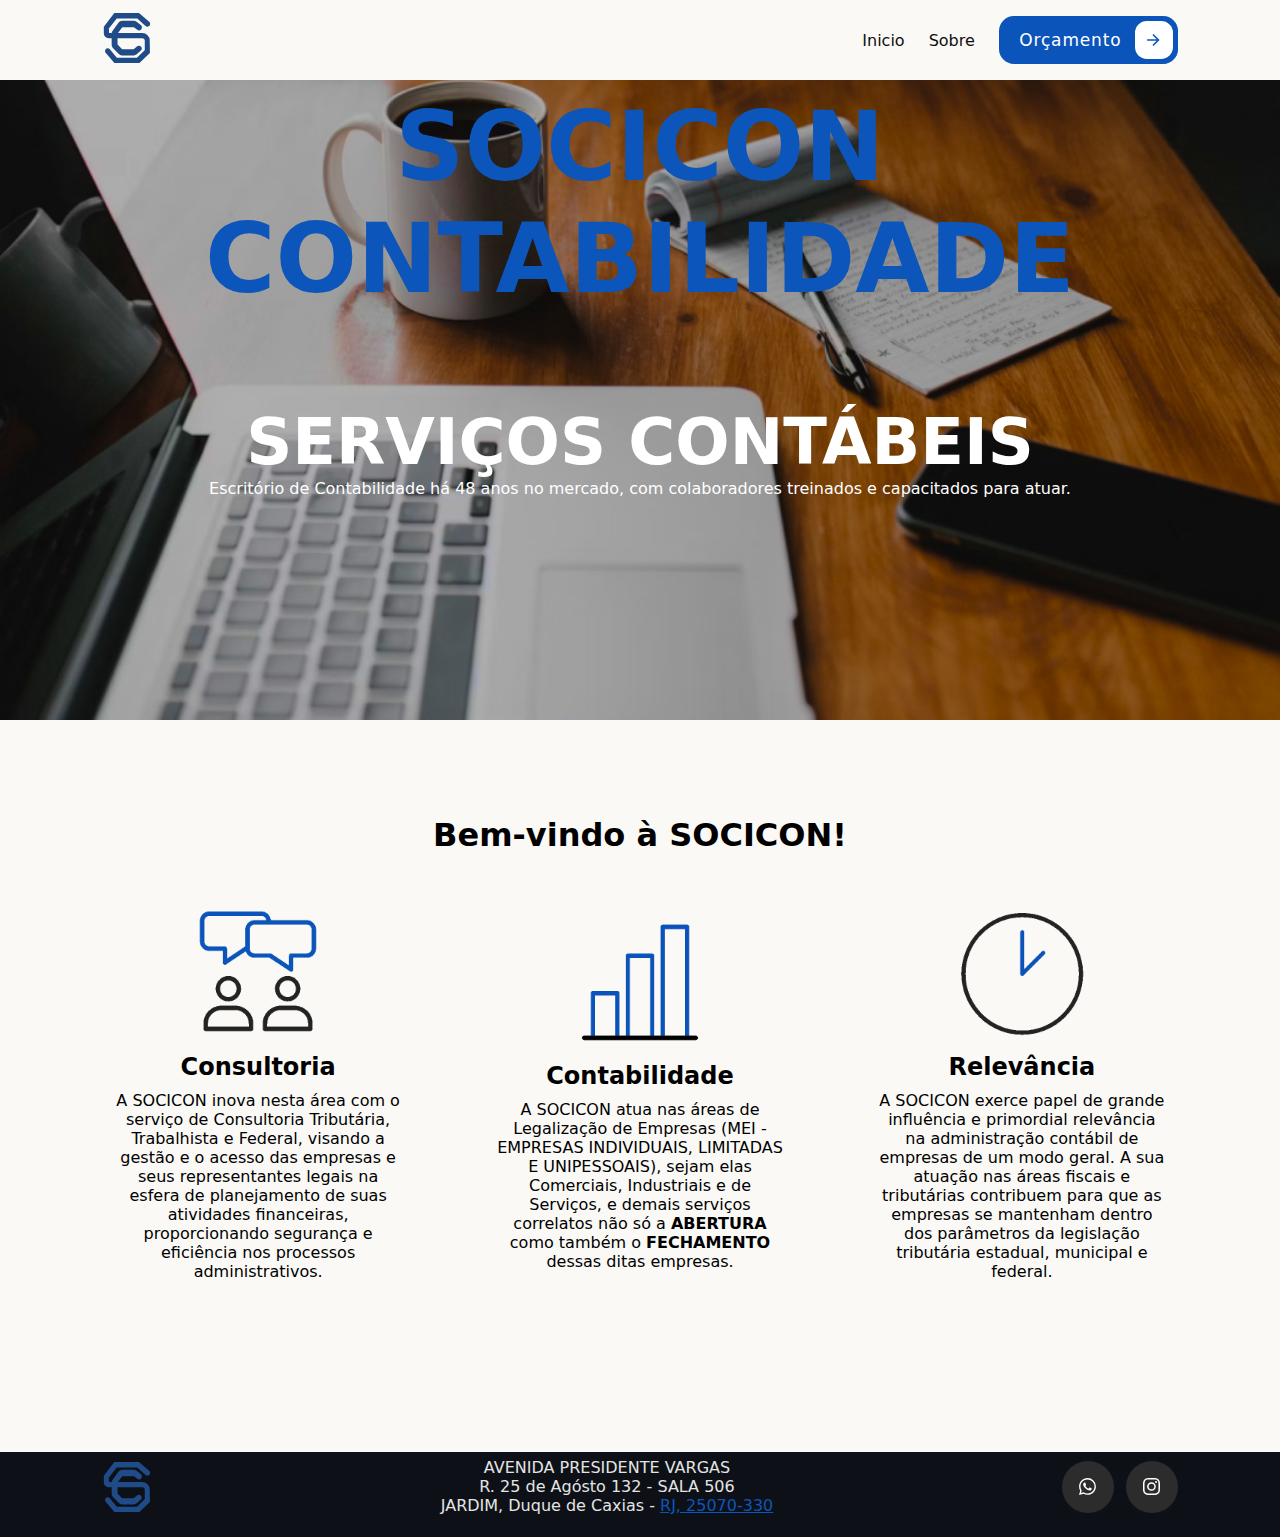
==== index.html @ b882a37c "changes" ====
<!DOCTYPE html>
<html lang="pt-br">

<head>
  <meta charset="UTF-8">
  <meta name="viewport" content="width=device-width, initial-scale=1.0">
  <title>Socicon</title>
  <link rel="stylesheet" href="./style.css">
  <script src="script.js"></script>
  <link rel="stylesheet"
    href="https://fonts.googleapis.com/css2?family=Material+Symbols+Outlined:opsz,wght,FILL,GRAD@20..48,100..700,0..1,-50..200" />
  <link rel="shortcut icon" type="logo.ico" href="assets/Logo.svg">
</head>

<body>
  <header>
    <nav class="nav-bar">
      <div class="left-content">
        <a href=""><img class='logo' src="assets/Logo.svg" alt="logo"></a>
      </div>
      <div class="right-content">
        <a id="right-href" href="">Inicio</a>
        <a id="right-href" href="">Sobre</a>
        <a href="contact/index.html">
          <button class="cssbuttons-io-button">
            Orçamento

            <div class="icon">
              <svg height="24" width="24" viewBox="0 0 24 24" xmlns="http://www.w3.org/2000/svg">
                <path d="M0 0h24v24H0z" fill="none"></path>
                <path d="M16.172 11l-5.364-5.364 1.414-1.414L20 12l-7.778 7.778-1.414-1.414L16.172 13H4v-2z"
                  fill="currentColor"></path>
              </svg>
            </div>
          </button>
        </a>
      </div>
    </nav>
  </header>
  <main>
    <section class="wrapper">
      <div class="bgImgCenter">
        <div class="text-box1">
          <h1>SOCICON CONTABILIDADE</h1></div>
          <div class="text-box2">
            <h1>SERVIÇOS CONTÁBEIS</h1>
          </div>
          <div class="paragraph">
            <p>Escritório de Contabilidade há 48 anos no mercado, com colaboradores treinados e capacitados para atuar.
            </p>
          </div>
        </div>
      </div>
    </section>
    <section class="wrapper2">
      <h2 class="tittleWrapper2">Bem-vindo à SOCICON!</h2>
      <div class="contentWrapper2">
        <div class="content-box1" id="a">
          <div class="illustration-box">
            <img class="illustration" src="assets/consultation.gif" alt="illustration-box">
          </div>
          <div class="text-box">
            <h3>Consultoria</h3>
            <p>A SOCICON inova nesta área com o serviço de Consultoria Tributária, Trabalhista e Federal, visando a
              gestão e o acesso das empresas e seus representantes legais na esfera de planejamento de suas atividades
              financeiras, proporcionando segurança e eficiência nos processos administrativos.</p>
          </div>
        </div>
        <div class="content-box1" id="b">
          <div class="illustration-box">
            <img class="illustration" src="assets/graph.gif" alt="illustration-box">
          </div>
          <div class="text-box">
            <h3>Contabilidade</h3>
            <p>A SOCICON atua nas áreas de Legalização de Empresas (MEI - EMPRESAS INDIVIDUAIS, LIMITADAS E
              UNIPESSOAIS), sejam elas Comerciais, Industriais e de Serviços, e demais serviços correlatos não só a
              <strong>ABERTURA</strong> como também o <strong>FECHAMENTO</strong> dessas ditas empresas.</p>
          </div>
        </div>
        <div class="content-box1" id="c">
          <div class="illustration-box">
            <img class="illustration" src="assets/clock.gif" alt="illustration-box">
          </div>
          <div class="text-box">
            <h3>Relevância</h3>
            <p>A SOCICON exerce papel de grande influência e primordial relevância na administração contábil de empresas
              de um modo geral. A sua atuação nas áreas fiscais e tributárias contribuem para que as empresas se
              mantenham dentro dos parâmetros da legislação tributária estadual, municipal e federal.</p>
          </div>
        </div>
      </div>
    </section>
  </main>
  <footer class="footer" id="footer">
    <div class="leftFooter">
      <img class="logo" src="assets/Logo.svg" alt="logo">
    </div>
    <div class="centerFooter" id="centerFooter">
      <span class="location">AVENIDA PRESIDENTE VARGAS<br> R. 25 de Agósto 132 - SALA 402 <br> CENTRO, Duque de Caxias - 
        <a class="linkref" href="https://maps.app.goo.gl/LFoD1FQgEf7jgqzR9" target="_blank">RJ, 25070-330</a></span>
    </div>
    <div class="rightFooter">
      <div class="social">
        <a class="socialContainer containerFour" href="#">
          <svg viewBox="0 0 16 16" class="socialSvg whatsappSvg">
            <path
              d="M13.601 2.326A7.854 7.854 0 0 0 7.994 0C3.627 0 .068 3.558.064 7.926c0 1.399.366 2.76 1.057 3.965L0 16l4.204-1.102a7.933 7.933 0 0 0 3.79.965h.004c4.368 0 7.926-3.558 7.93-7.93A7.898 7.898 0 0 0 13.6 2.326zM7.994 14.521a6.573 6.573 0 0 1-3.356-.92l-.24-.144-2.494.654.666-2.433-.156-.251a6.56 6.56 0 0 1-1.007-3.505c0-3.626 2.957-6.584 6.591-6.584a6.56 6.56 0 0 1 4.66 1.931 6.557 6.557 0 0 1 1.928 4.66c-.004 3.639-2.961 6.592-6.592 6.592zm3.615-4.934c-.197-.099-1.17-.578-1.353-.646-.182-.065-.315-.099-.445.099-.133.197-.513.646-.627.775-.114.133-.232.148-.43.05-.197-.1-.836-.308-1.592-.985-.59-.525-.985-1.175-1.103-1.372-.114-.198-.011-.304.088-.403.087-.088.197-.232.296-.346.1-.114.133-.198.198-.33.065-.134.034-.248-.015-.347-.05-.099-.445-1.076-.612-1.47-.16-.389-.323-.335-.445-.34-.114-.007-.247-.007-.38-.007a.729.729 0 0 0-.529.247c-.182.198-.691.677-.691 1.654 0 .977.71 1.916.81 2.049.098.133 1.394 2.132 3.383 2.992.47.205.84.326 1.129.418.475.152.904.129 1.246.08.38-.058 1.171-.48 1.338-.943.164-.464.164-.86.114-.943-.049-.084-.182-.133-.38-.232z">
            </path>
          </svg>
        </a>
        <a class="socialContainer containerOne" href="https://www.instagram.com/socicon_contabilidade/" target="_blank">
          <svg viewBox="0 0 16 16" class="socialSvg instagramSvg">
            <path
              d="M8 0C5.829 0 5.556.01 4.703.048 3.85.088 3.269.222 2.76.42a3.917 3.917 0 0 0-1.417.923A3.927 3.927 0 0 0 .42 2.76C.222 3.268.087 3.85.048 4.7.01 5.555 0 5.827 0 8.001c0 2.172.01 2.444.048 3.297.04.852.174 1.433.372 1.942.205.526.478.972.923 1.417.444.445.89.719 1.416.923.51.198 1.09.333 1.942.372C5.555 15.99 5.827 16 8 16s2.444-.01 3.298-.048c.851-.04 1.434-.174 1.943-.372a3.916 3.916 0 0 0 1.416-.923c.445-.445.718-.891.923-1.417.197-.509.332-1.09.372-1.942C15.99 10.445 16 10.173 16 8s-.01-2.445-.048-3.299c-.04-.851-.175-1.433-.372-1.941a3.926 3.926 0 0 0-.923-1.417A3.911 3.911 0 0 0 13.24.42c-.51-.198-1.092-.333-1.943-.372C10.443.01 10.172 0 7.998 0h.003zm-.717 1.442h.718c2.136 0 2.389.007 3.232.046.78.035 1.204.166 1.486.275.373.145.64.319.92.599.28.28.453.546.598.92.11.281.24.705.275 1.485.039.843.047 1.096.047 3.231s-.008 2.389-.047 3.232c-.035.78-.166 1.203-.275 1.485a2.47 2.47 0 0 1-.599.919c-.28.28-.546.453-.92.598-.28.11-.704.24-1.485.276-.843.038-1.096.047-3.232.047s-2.39-.009-3.233-.047c-.78-.036-1.203-.166-1.485-.276a2.478 2.478 0 0 1-.92-.598 2.48 2.48 0 0 1-.6-.92c-.109-.281-.24-.705-.275-1.485-.038-.843-.046-1.096-.046-3.233 0-2.136.008-2.388.046-3.231.036-.78.166-1.204.276-1.486.145-.373.319-.64.599-.92.28-.28.546-.453.92-.598.282-.11.705-.24 1.485-.276.738-.034 1.024-.044 2.515-.045v.002zm4.988 1.328a.96.96 0 1 0 0 1.92.96.96 0 0 0 0-1.92zm-4.27 1.122a4.109 4.109 0 1 0 0 8.217 4.109 4.109 0 0 0 0-8.217zm0 1.441a2.667 2.667 0 1 1 0 5.334 2.667 2.667 0 0 1 0-5.334z">
            </path>
          </svg>
        </a>
      </div>
    </div>
  </footer>

</body>

</html>
---- style.css ----
*{
    margin: 0;
    padding: 0;
    font-family: system-ui, -apple-system, BlinkMacSystemFont, 'Segoe UI', Roboto, Oxygen, Ubuntu, Cantarell, 'Open Sans', 'Helvetica Neue', sans-serif;
  }

body{
    background-color: #FAF9F6;
    overflow-x: hidden;
}


.cssbuttons-io-button {
    background: #0C55BB;
    color: white;
    font-family: inherit;
    padding: 0.35em;
    padding-left: 1.2em;
    font-size: 17px;
    font-weight: 500;
    border-radius: 0.9em;
    border: none;
    letter-spacing: 0.05em;
    display: flex;
    align-items: center;
    box-shadow: inset 0 0 1.6em -0.6em #0C55BB;
    overflow: hidden;
    position: relative;
    height: 2.8em;
    padding-right: 3.3em;
    cursor: pointer;
  }
  
  .cssbuttons-io-button .icon {
    background: white;
    margin-left: 1em;
    position: absolute;
    display: flex;
    align-items: center;
    justify-content: center;
    height: 2.2em;
    width: 2.2em;
    border-radius: 0.7em;
    box-shadow: 0.1em 0.1em 0.6em 0.2em #0C55BB;
    right: 0.3em;
    transition: all 0.3s;
  }
  
  .cssbuttons-io-button:hover .icon {
    width: calc(100% - 0.6em);
  }
  
  .cssbuttons-io-button .icon svg {
    width: 1.1em;
    transition: transform 0.3s;
    color: #0C55BB;
  }
  
  .cssbuttons-io-button:hover .icon svg {
    transform: translateX(0.1em);
  }
  
  .cssbuttons-io-button:active .icon {
    transform: scale(0.95);
  }


.nav-bar{
    display: flex;
    justify-content: space-between;
    align-items: center;
    background-color: #FAF9F6;
    width: 100vw;
    height: 80px;
    padding: 0rem 8vw;
    position: fixed;
}

.right-content{
    display: flex;
    gap: 24px;
    align-items: center;
    padding: 0rem 16vw;
}

.right-content a{
    text-decoration: none;
    color: #0e0e0e;
}

.right-content a:hover{
    color: #0C55BB;
}

.logo {
    width: 50px;
    height: 50px;
}

/* ---------------- HEADER ACABA AQUI ---------------- */
/* ---------------- WRAPPER COMEÇA AQUI ---------------- */
.bgImgCenter{
  display: block;
  background-image: url('assets/BG3.png');
  background-repeat: no-repeat;
  background-position: center;
  background-size: cover;
  width: 100vw;
  height: 80vh;
}

.text-box1{
  color: #0C55BB;
  text-align: center;
  align-items: center;
  align-content: center;
  height: 45vh;
  font-size: 3rem;
}

.text-box2{
  color:white;
  text-align: center;
  align-items: center;
  font-size: 2rem;
}

.paragraph{
  color:white;
  font-size: medium;
  text-transform: none;
  display: flex;
  text-align: center;
  justify-content: center;
}

/* ---------------- WRAPPER ACABA AQUI ---------------- */
/* ---------------- WRAPPER2 COMEÇA AQUI ---------------- */

.wrapper2{
  height: 60vh;
  justify-content: center;
  align-items: center;
}

.contentWrapper2{
  display: grid;
  grid-template-columns: 1fr 1fr 1fr;
  justify-content: center;
  align-items: center;
  align-content: center;
  height: 35vh;
  padding: 0rem 9vw;
  gap: 6rem;
}


.illustration{
  width: 150px;
  margin-bottom: 2rem;
  justify-content: center;
}

.illustration-box{
  display: flex;
  justify-content: center;
  align-items: center;
  height: 12vh;
}

.content-box1{
  justify-content: center;

}

.text-box{
  text-align: center;
  align-items: center;
  align-content: center;
  color: black;
  /* width: 300px; */
}

.text-box h3{
  font-size: 24px;
  line-height: 2;
}

.text-box p{
  font-size: 16px;
}

.tittleWrapper2{
  text-align: center;
  font-size: xx-large;
  margin-top: 3em;
  margin-bottom: 3em;
}

.subtittle{
  text-align: center;
  margin-bottom: 5em;
}


/* WRAPPER2 ACABA AQUI */
/* FOOTER COMEÇA AQUI */


.social {
  width: fit-content;
  height: fit-content;
  background-color: #0D1117;
  display: flex;
  align-items: center;
  justify-content: center;
  gap: 12px;
}

.socialContainer {
  width: 52px;
  height: 52px;
  border-radius: 50%;
  background-color: rgb(44, 44, 44);
  display: flex;
  align-items: center;
  justify-content: center;
  overflow: hidden;
  transition-duration: .3s;
}

.containerOne:hover {
  background-color: #d62976;
  transition-duration: .3s;
}

.containerFour:hover {
  background-color: #128C7E;
  transition-duration: .3s;
}

.socialContainer:active {
  transform: scale(0.9);
  transition-duration: .3s;
}

.socialSvg {
  width: 17px;
}

.socialSvg path {
  fill: rgb(255, 255, 255);
}

.socialContainer:hover .socialSvg {
  animation: slide-in-top 0.3s both;
}

.footer{
  background-color: #0D1117;
  display: flex;
  justify-content: space-between;
  align-items: center;
  height: 85px;
  padding: 0rem 8vw;
  margin-top: 96px;
}

.leftFooter{
  display: flex;
  margin-bottom: 16px;
  order: 1;
}

.rightFooter{
  display: flex;
  margin-bottom: 16px;
  order: 3;
}

.centerFooter{
  display: flex;
  text-align: center;
  margin-bottom: 16px;
  order: 2;
}


.linkref{
  color: #0C55BB;
}

.location{
  color: #e4e4e4;
  font-weight: 500;
}

@keyframes slide-in-top {
  0% {
    transform: translateY(-50px);
    opacity: 0;
  }

  100% {
    transform: translateY(0);
    opacity: 1;
  }
}

/* FOOTER ACABA AQUI */

@media only screen and (max-width: 1080px){

    /* *{
      overflow-x: hidden;
    } */

    .contentWrapper2{
      display: grid;
      grid-template-columns: 1fr;
      height: 140vh;
      }
    
      .text-box1{
        display: flex;
        width: 80vw;
        justify-content: center;
        align-items: center;
        flex-direction: column;
        padding: 3.5rem;
      }
      
    
      .wrapper2{
        height: 180%;
      }
}


@media only screen and (max-width: 768px){
  
  body{
    overflow-x: hidden;
  }

  main{
    width: 100vw;
  }

  .contentWrapper2{
    display: grid;
    grid-template-columns: 1fr;
    height: 140vh;
  }

  #right-href{
    display: none;
  }

  .text-box1{
    display: flex;
    width: 80%;
    justify-content: center;
    align-items: center;
    flex-direction: column;
    /* padding: 3.5rem; */
  }
  

  .wrapper2{
    height: 180%;
  }
}
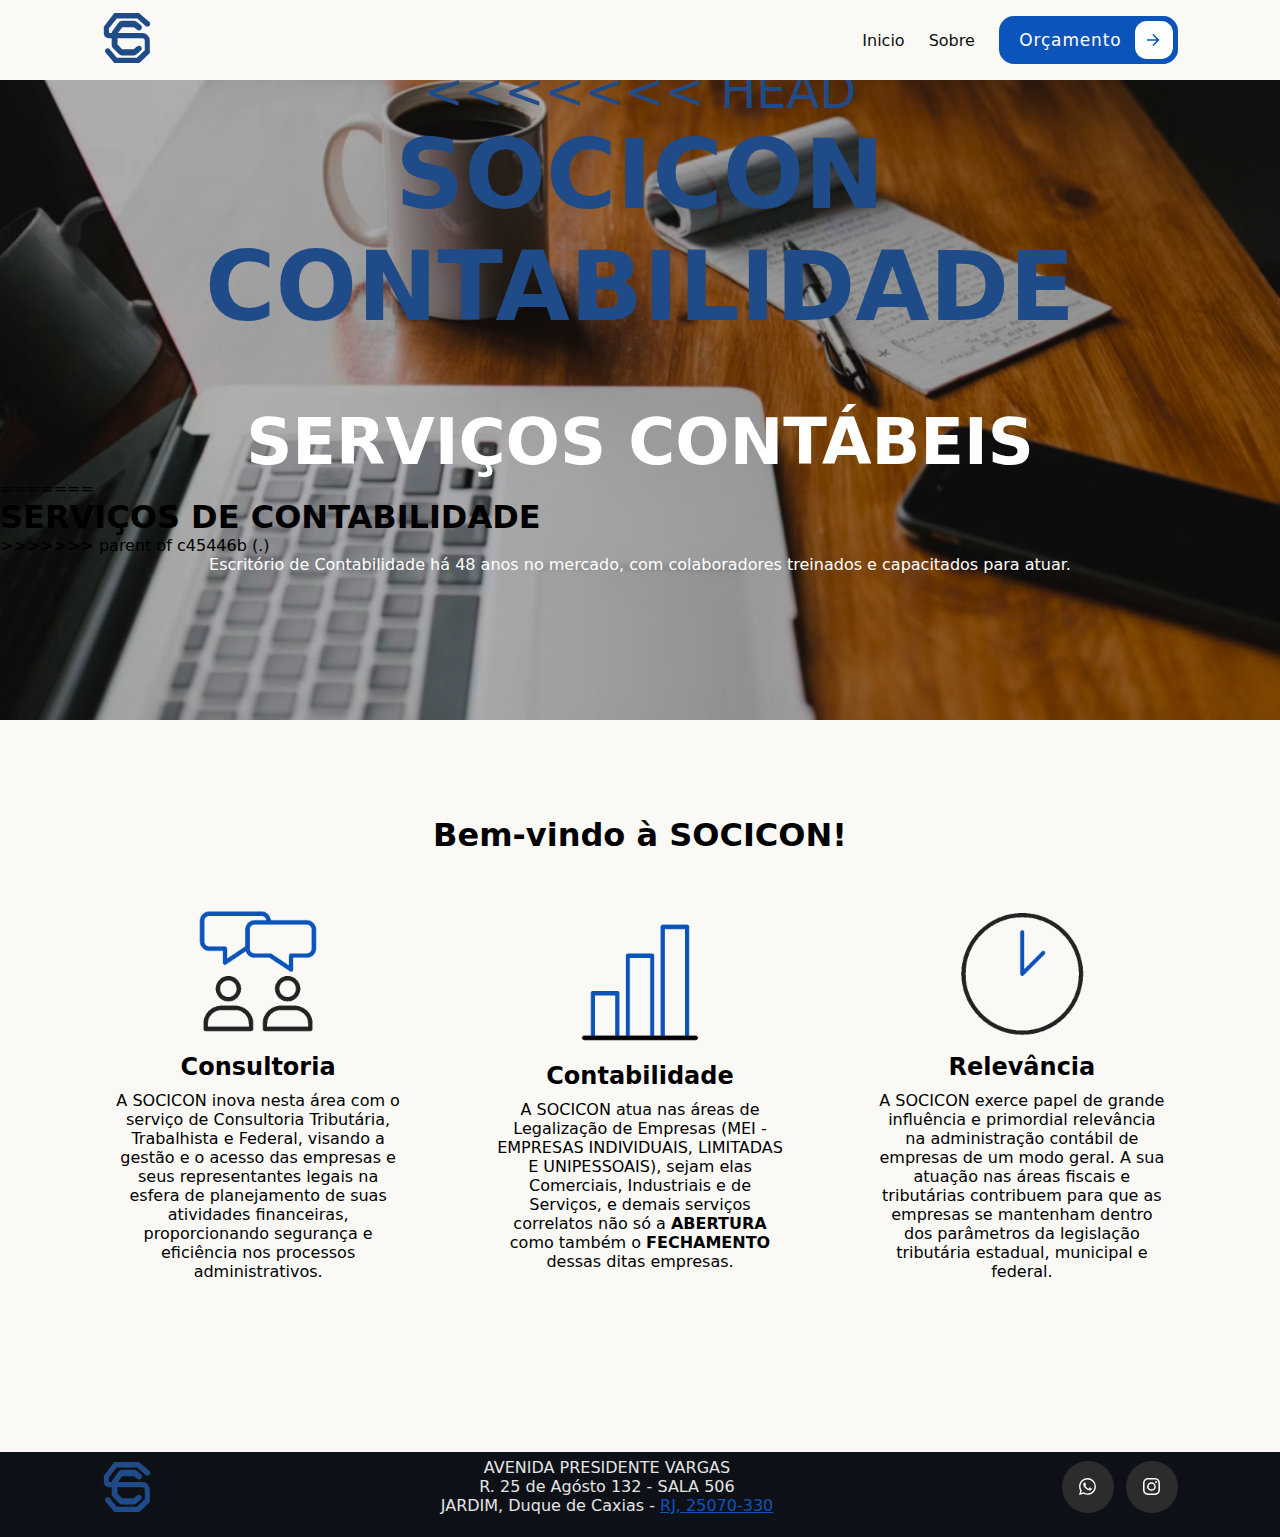
==== commit 534e5119: "a" ====
--- a/index.html
+++ b/index.html
@@ -41,10 +41,15 @@
     <section class="wrapper">
       <div class="bgImgCenter">
         <div class="text-box1">
+<<<<<<< HEAD
           <h1>SOCICON CONTABILIDADE</h1></div>
           <div class="text-box2">
             <h1>SERVIÇOS CONTÁBEIS</h1>
           </div>
+=======
+          <h1>SERVIÇOS DE CONTABILIDADE
+          </h1>
+>>>>>>> parent of c45446b (.)
           <div class="paragraph">
             <p>Escritório de Contabilidade há 48 anos no mercado, com colaboradores treinados e capacitados para atuar.
             </p>
@@ -96,7 +101,7 @@
       <img class="logo" src="assets/Logo.svg" alt="logo">
     </div>
     <div class="centerFooter" id="centerFooter">
-      <span class="location">AVENIDA PRESIDENTE VARGAS<br> R. 25 de Agósto 132 - SALA 402 <br> CENTRO, Duque de Caxias - 
+      <span class="location">AVENIDA PRESIDENTE VARGAS<br> R. 25 de Agósto 132 - SALA 506 <br> JARDIM, Duque de Caxias -
         <a class="linkref" href="https://maps.app.goo.gl/LFoD1FQgEf7jgqzR9" target="_blank">RJ, 25070-330</a></span>
     </div>
     <div class="rightFooter">
--- a/style.css
+++ b/style.css
@@ -110,7 +110,7 @@
 }
 
 .text-box1{
-  color: #0C55BB;
+  color: #1F4B88;
   text-align: center;
   align-items: center;
   align-content: center;
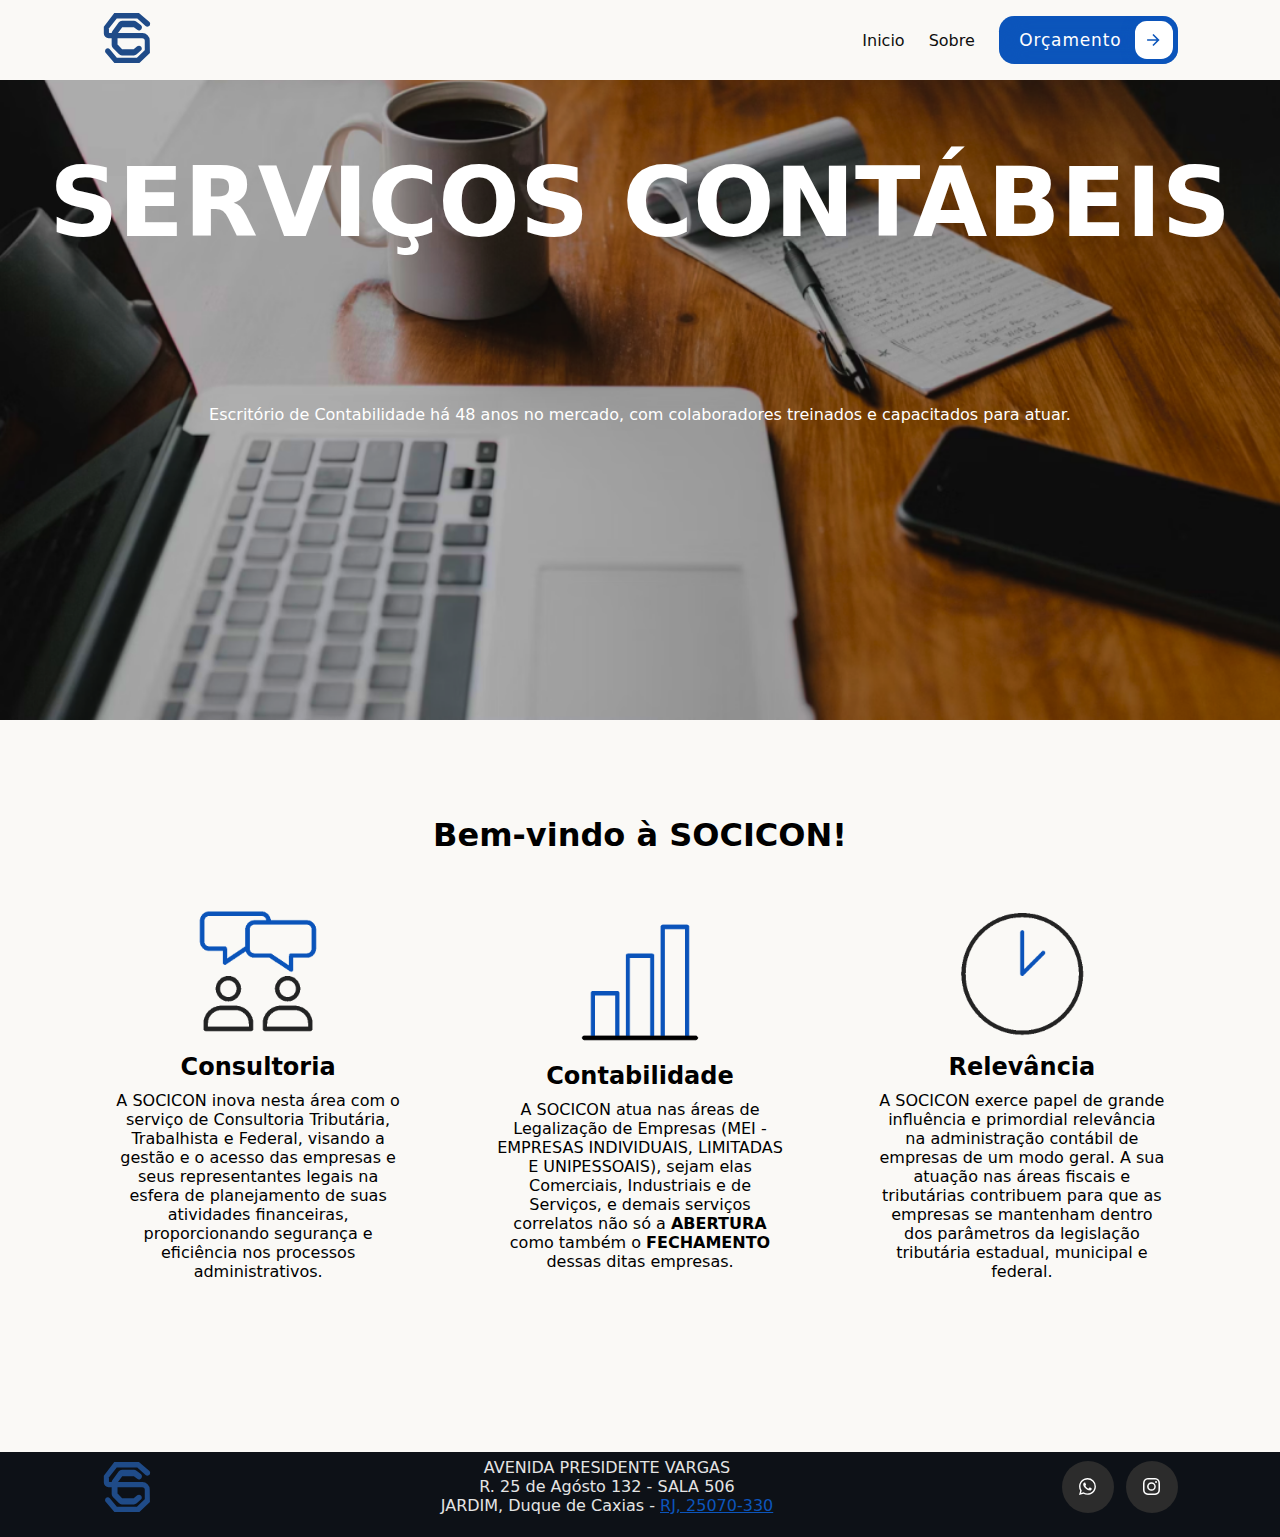
==== commit 039625dd: "a" ====
--- a/index.html
+++ b/index.html
@@ -41,15 +41,7 @@
     <section class="wrapper">
       <div class="bgImgCenter">
         <div class="text-box1">
-<<<<<<< HEAD
-          <h1>SOCICON CONTABILIDADE</h1></div>
-          <div class="text-box2">
-            <h1>SERVIÇOS CONTÁBEIS</h1>
-          </div>
-=======
-          <h1>SERVIÇOS DE CONTABILIDADE
-          </h1>
->>>>>>> parent of c45446b (.)
+          <h1>SERVIÇOS CONTÁBEIS</h1></div>
           <div class="paragraph">
             <p>Escritório de Contabilidade há 48 anos no mercado, com colaboradores treinados e capacitados para atuar.
             </p>
--- a/style.css
+++ b/style.css
@@ -110,19 +110,12 @@
 }
 
 .text-box1{
-  color: #1F4B88;
+  color: white;
   text-align: center;
   align-items: center;
   align-content: center;
   height: 45vh;
   font-size: 3rem;
-}
-
-.text-box2{
-  color:white;
-  text-align: center;
-  align-items: center;
-  font-size: 2rem;
 }
 
 .paragraph{
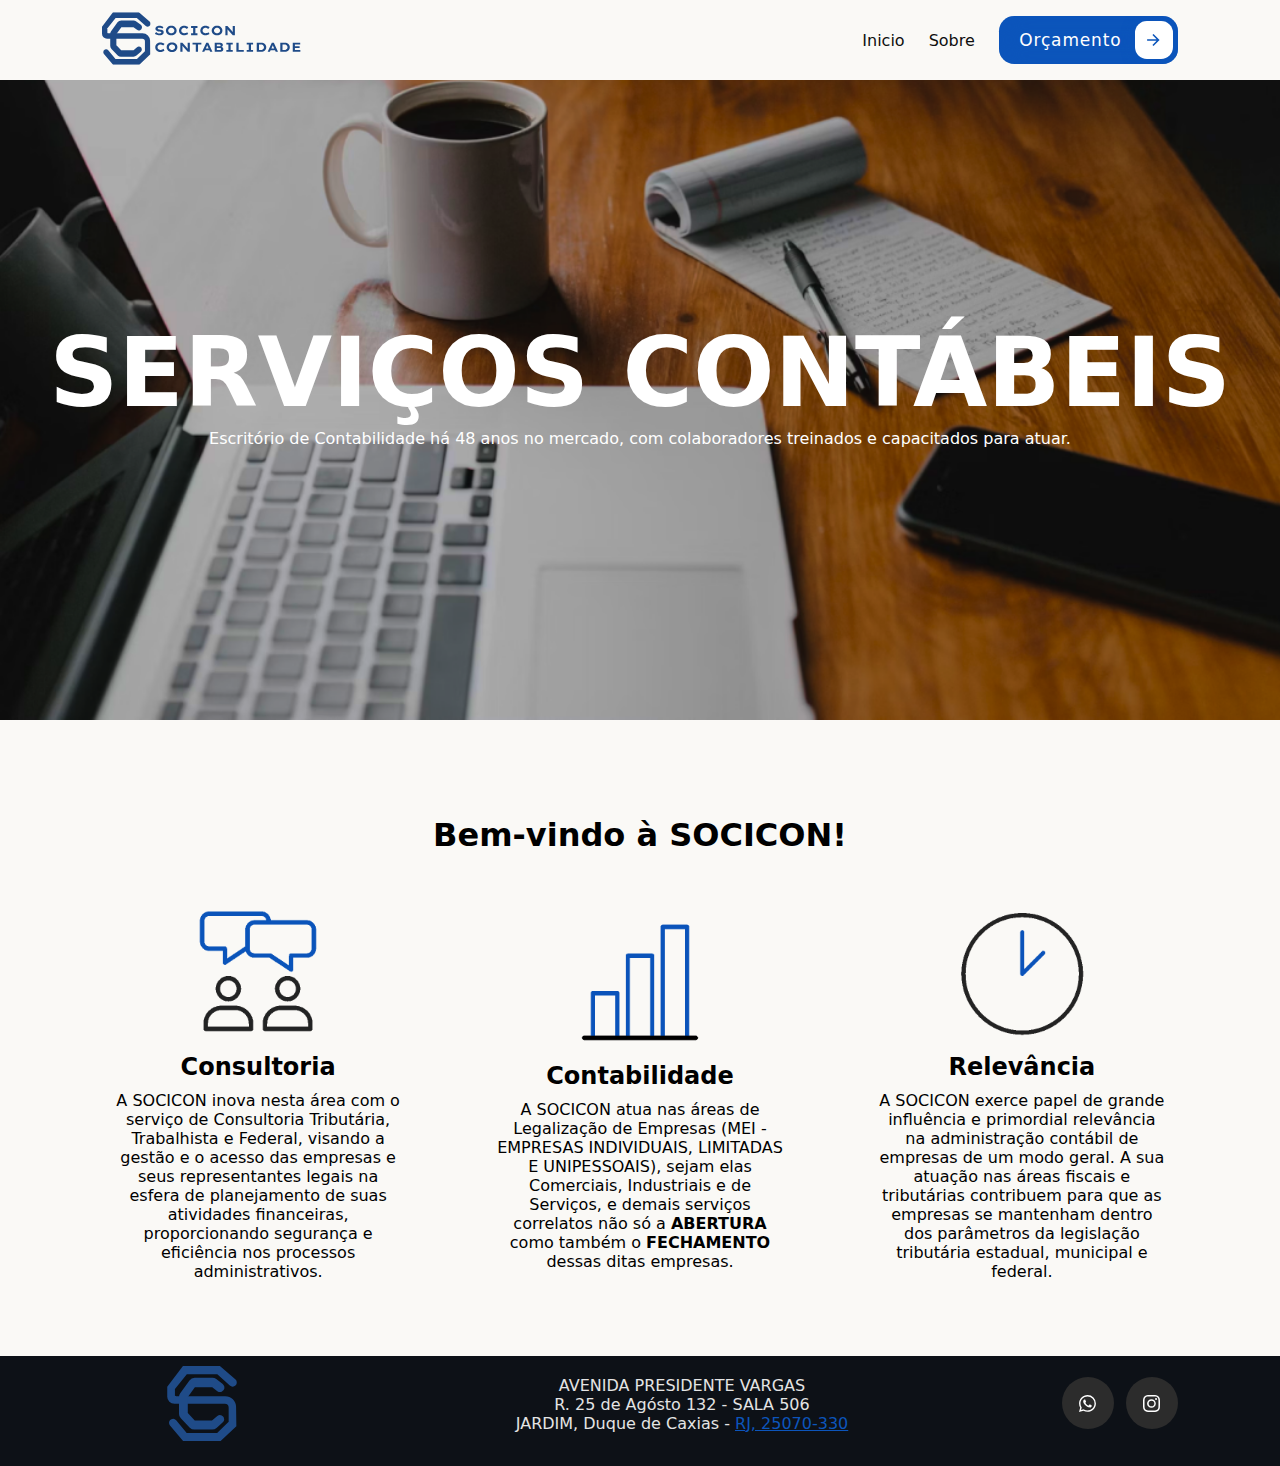
==== commit 8024ed24: "Fix responsivity" ====
--- a/index.html
+++ b/index.html
@@ -16,7 +16,7 @@
   <header>
     <nav class="nav-bar">
       <div class="left-content">
-        <a href=""><img class='logo' src="assets/Logo.svg" alt="logo"></a>
+        <a href=""><img class='logo' src="../assets/LOGOWITHTXT.svg" alt="logo"></a>
       </div>
       <div class="right-content">
         <a id="right-href" href="">Inicio</a>
@@ -41,11 +41,9 @@
     <section class="wrapper">
       <div class="bgImgCenter">
         <div class="text-box1">
-          <h1>SERVIÇOS CONTÁBEIS</h1></div>
-          <div class="paragraph">
-            <p>Escritório de Contabilidade há 48 anos no mercado, com colaboradores treinados e capacitados para atuar.
-            </p>
-          </div>
+          <h1>SERVIÇOS CONTÁBEIS</h1>
+          <p class="paragraph">Escritório de Contabilidade há 48 anos no mercado, com colaboradores treinados e capacitados para atuar.
+          </p>
         </div>
       </div>
     </section>
--- a/style.css
+++ b/style.css
@@ -93,8 +93,8 @@
 }
 
 .logo {
-    width: 50px;
-    height: 50px;
+  width: 200px;
+  height: 75px;
 }
 
 /* ---------------- HEADER ACABA AQUI ---------------- */
@@ -114,7 +114,7 @@
   text-align: center;
   align-items: center;
   align-content: center;
-  height: 45vh;
+  height: 85vh;
   font-size: 3rem;
 }
 
@@ -254,9 +254,8 @@
   display: flex;
   justify-content: space-between;
   align-items: center;
-  height: 85px;
+  height: 110px;
   padding: 0rem 8vw;
-  margin-top: 96px;
 }
 
 .leftFooter{
@@ -274,7 +273,7 @@
 .centerFooter{
   display: flex;
   text-align: center;
-  margin-bottom: 16px;
+  margin-bottom: 14px;
   order: 2;
 }
 
@@ -363,5 +362,9 @@
   .wrapper2{
     height: 180%;
   }
-}
-
+  
+  .centerFooter{
+    display: none;
+  }
+}
+
